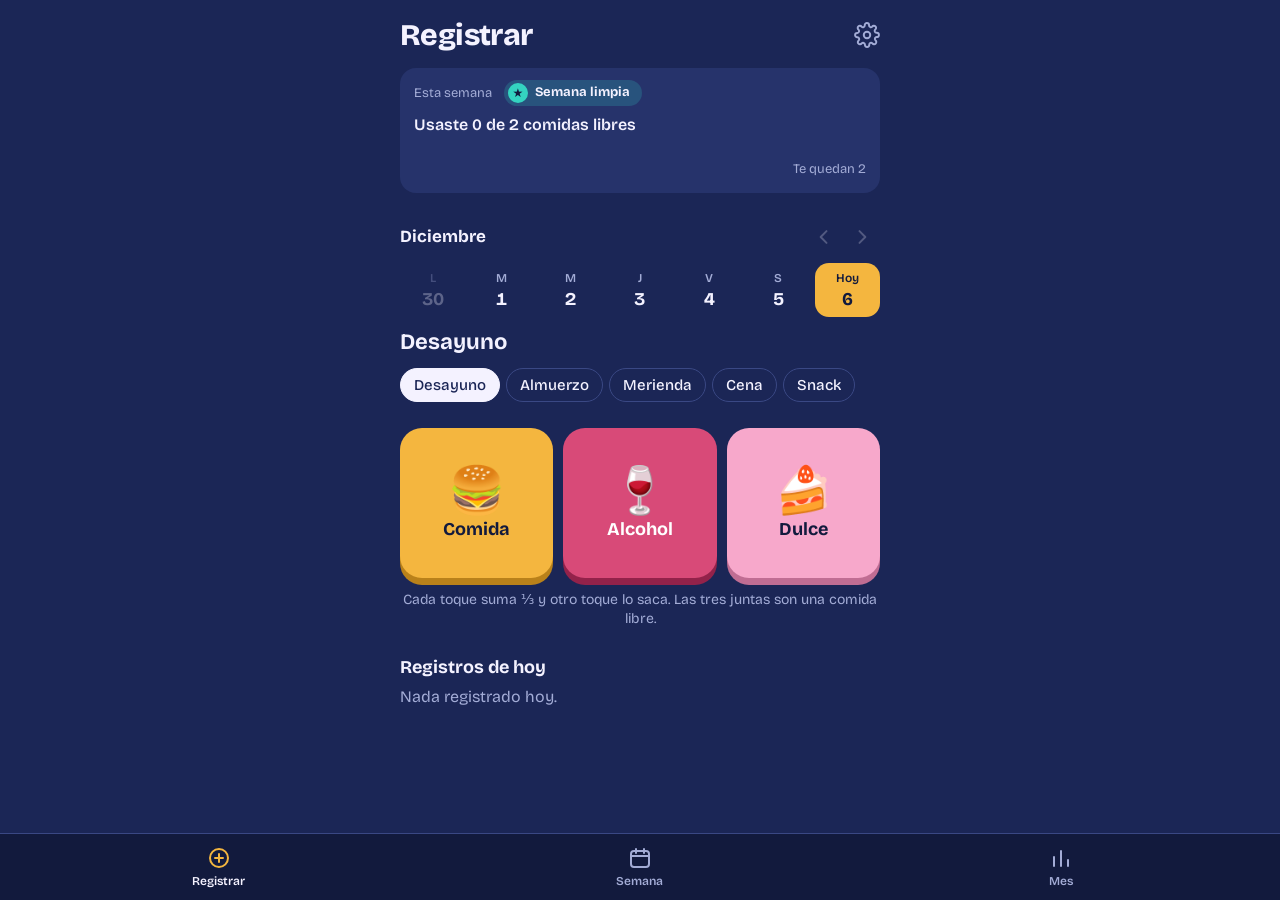
==== index.html @ 487c893c "Prepare the repo for GitHub Pages Root index.html redirects to the app in comidas/, and .nojekyll se" ====
<!doctype html>
<html lang="es">
<head>
<meta charset="utf-8">
<meta name="viewport" content="width=device-width, initial-scale=1">
<title>Comidas libres</title>
<meta http-equiv="refresh" content="0; url=comidas/">
<link rel="canonical" href="comidas/">
</head>
<body style="background:#1b2656;color:#f4f2ff;font-family:system-ui,sans-serif;padding:24px">
<p>Abriendo <a href="comidas/" style="color:#f4b63f">Comidas libres</a>…</p>
</body>
</html>
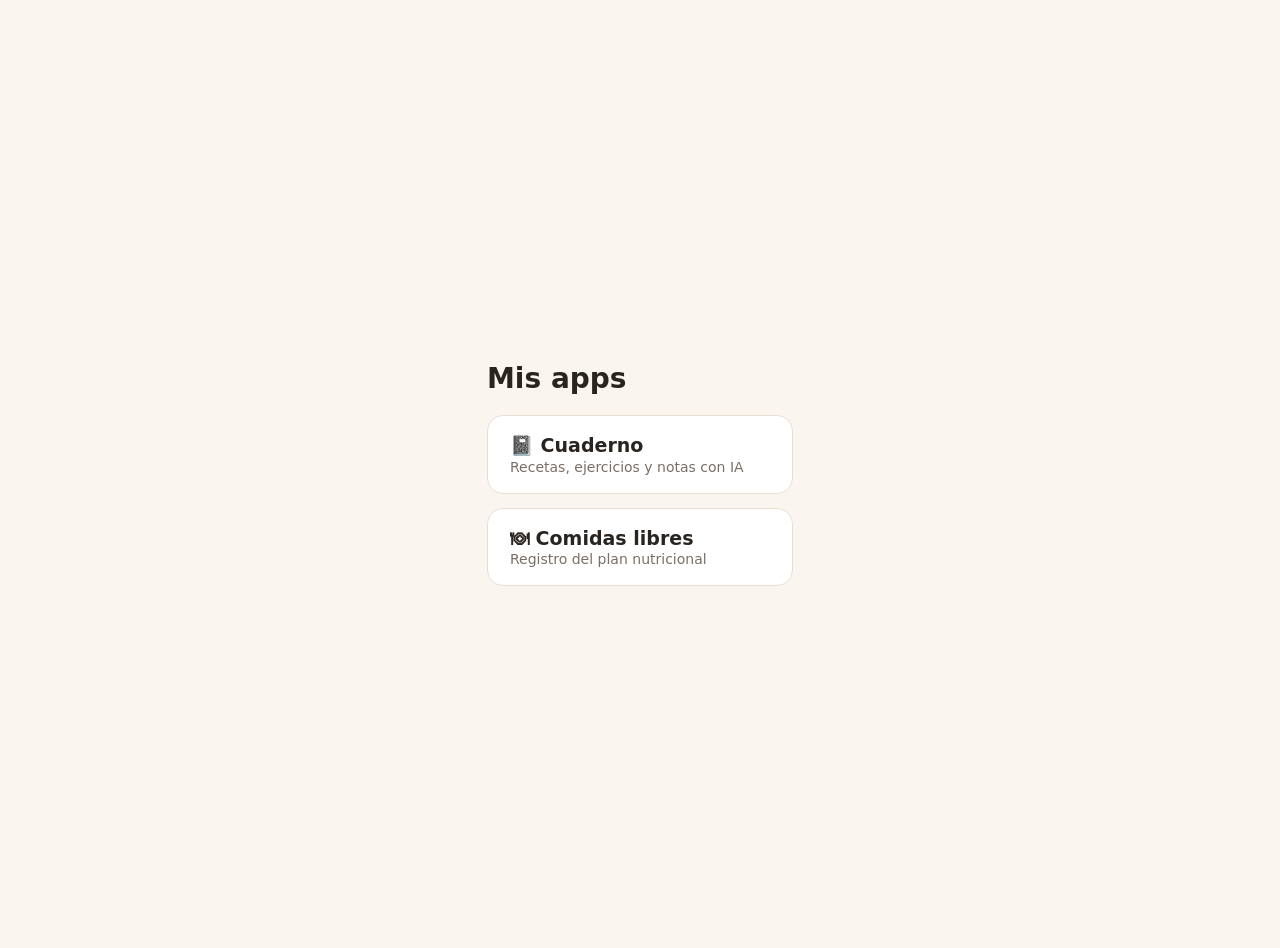
==== commit 96c4ced6: "Add Cuaderno PWA for recipes, gym exercises and notes with AI import/export Co-Authored-By: Claude S" ====
--- a/index.html
+++ b/index.html
@@ -3,11 +3,17 @@
 <head>
 <meta charset="utf-8">
 <meta name="viewport" content="width=device-width, initial-scale=1">
-<title>Comidas libres</title>
-<meta http-equiv="refresh" content="0; url=comidas/">
-<link rel="canonical" href="comidas/">
+<title>Mis apps</title>
+<style>
+  body { margin: 0; min-height: 100vh; background: #faf6ef; color: #2a2420; font-family: system-ui, sans-serif; display: grid; place-content: center; gap: 14px; padding: 24px; }
+  h1 { margin: 0 0 6px; font-size: 28px; }
+  a { display: block; padding: 18px 22px; border-radius: 16px; background: #fff; border: 1px solid #e8dfd3; color: inherit; text-decoration: none; font-weight: 700; font-size: 19px; min-width: 260px; }
+  small { display: block; font-weight: 400; color: #7b6f65; margin-top: 2px; font-size: 14px; }
+</style>
 </head>
-<body style="background:#1b2656;color:#f4f2ff;font-family:system-ui,sans-serif;padding:24px">
-<p>Abriendo <a href="comidas/" style="color:#f4b63f">Comidas libres</a>…</p>
+<body>
+<h1>Mis apps</h1>
+<a href="cuaderno/">📓 Cuaderno<small>Recetas, ejercicios y notas con IA</small></a>
+<a href="comidas/">🍽 Comidas libres<small>Registro del plan nutricional</small></a>
 </body>
 </html>
